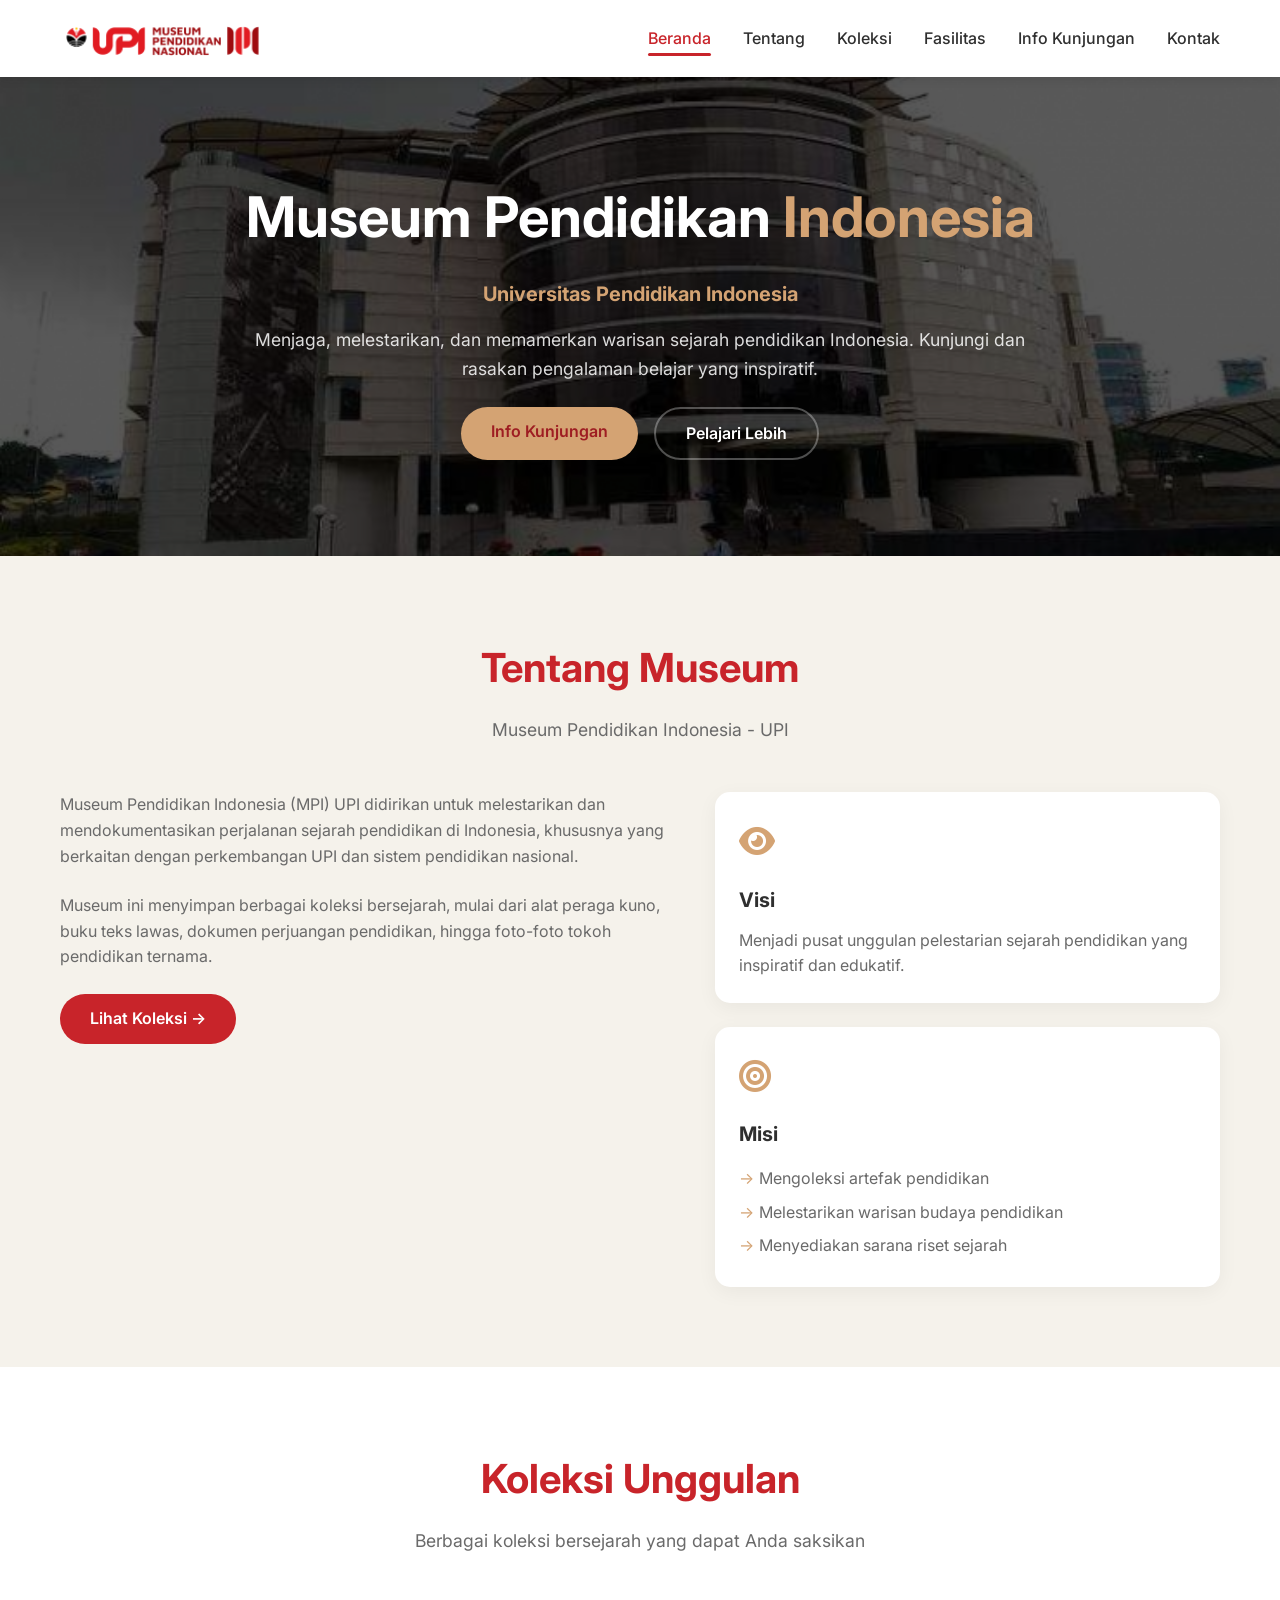
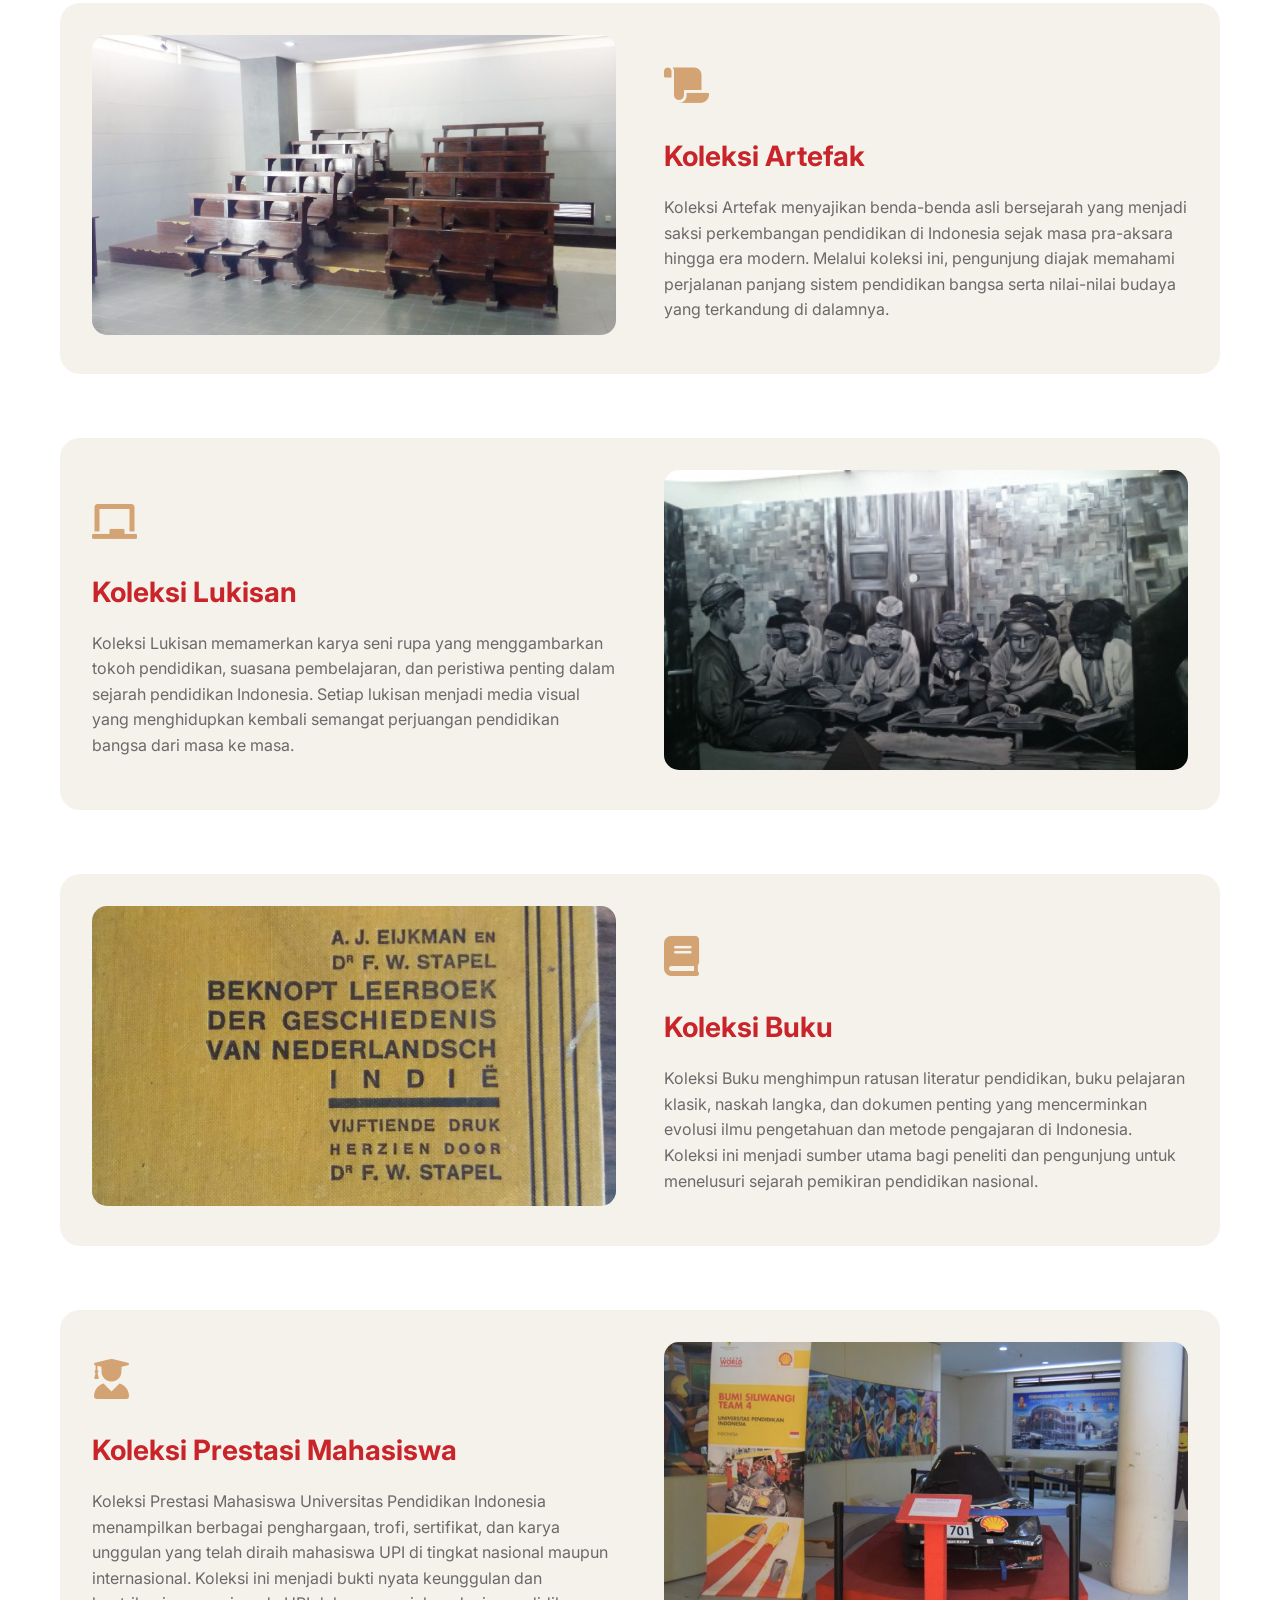
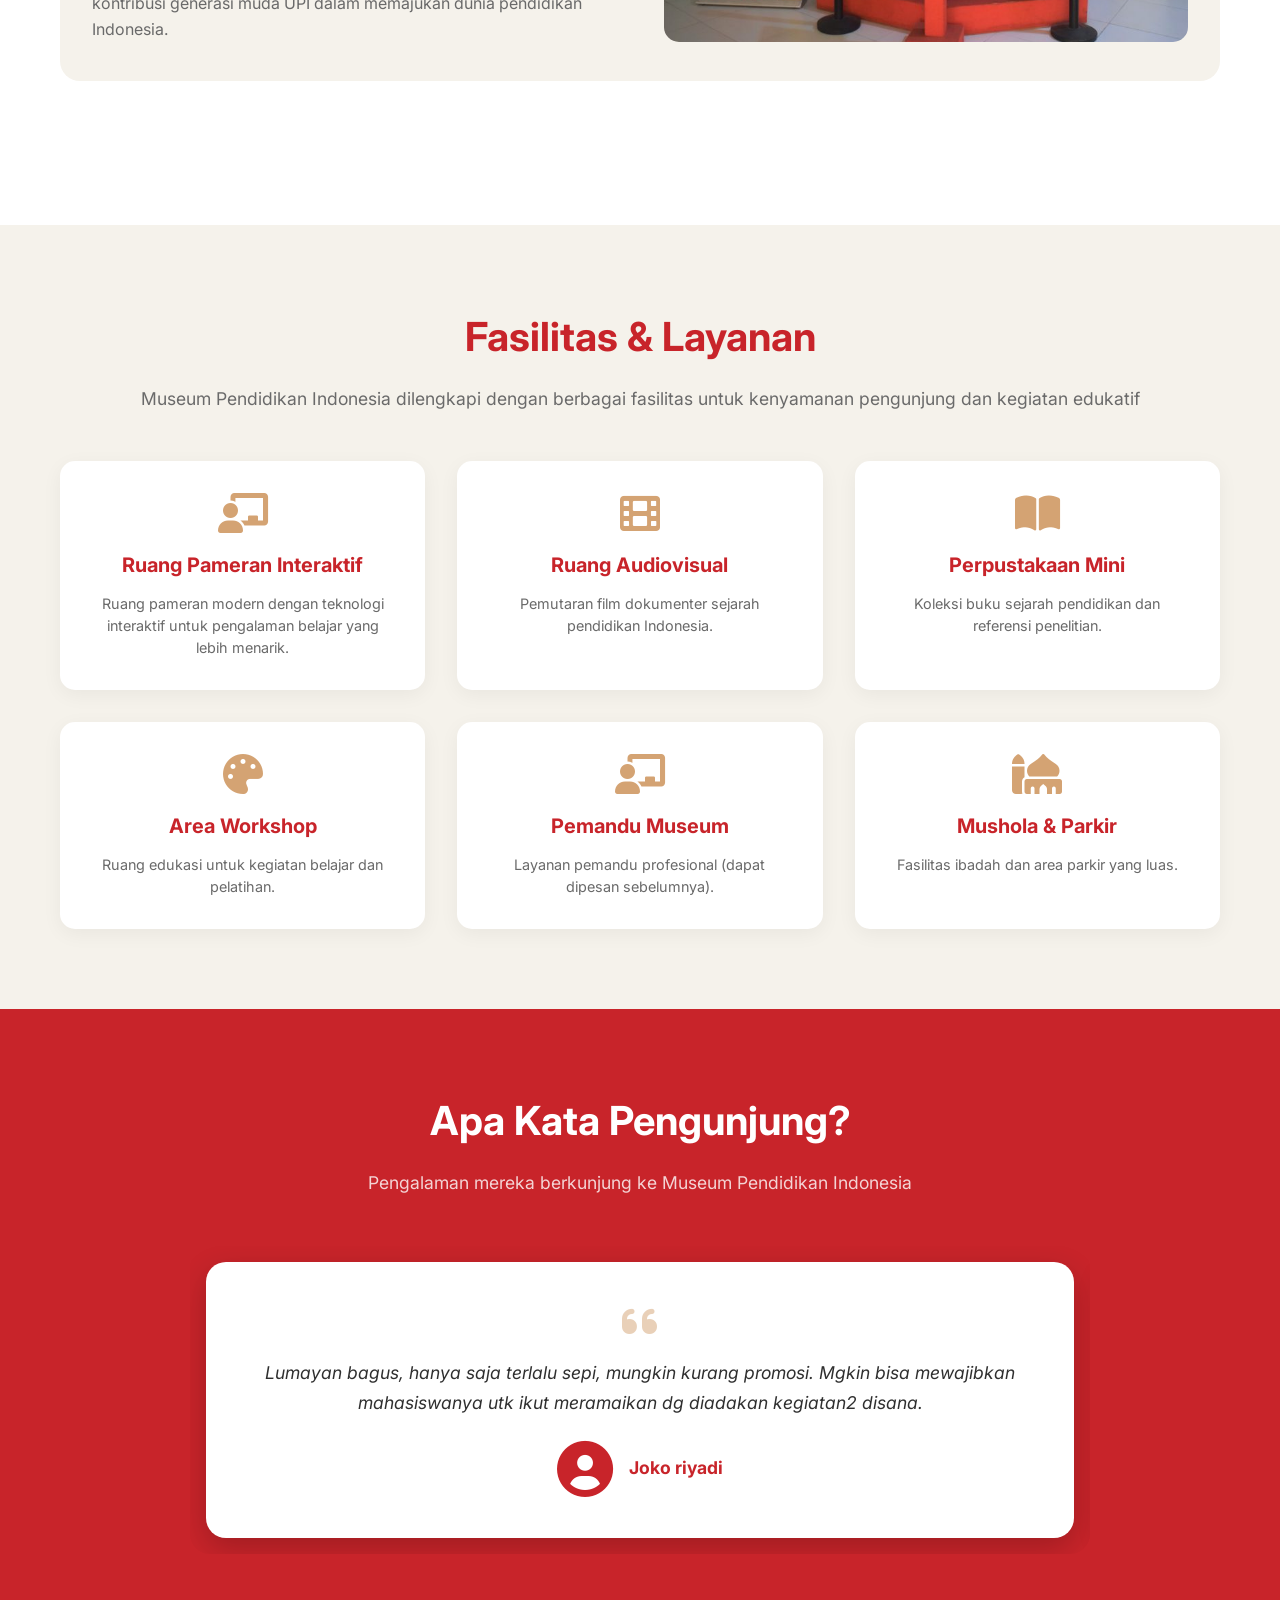
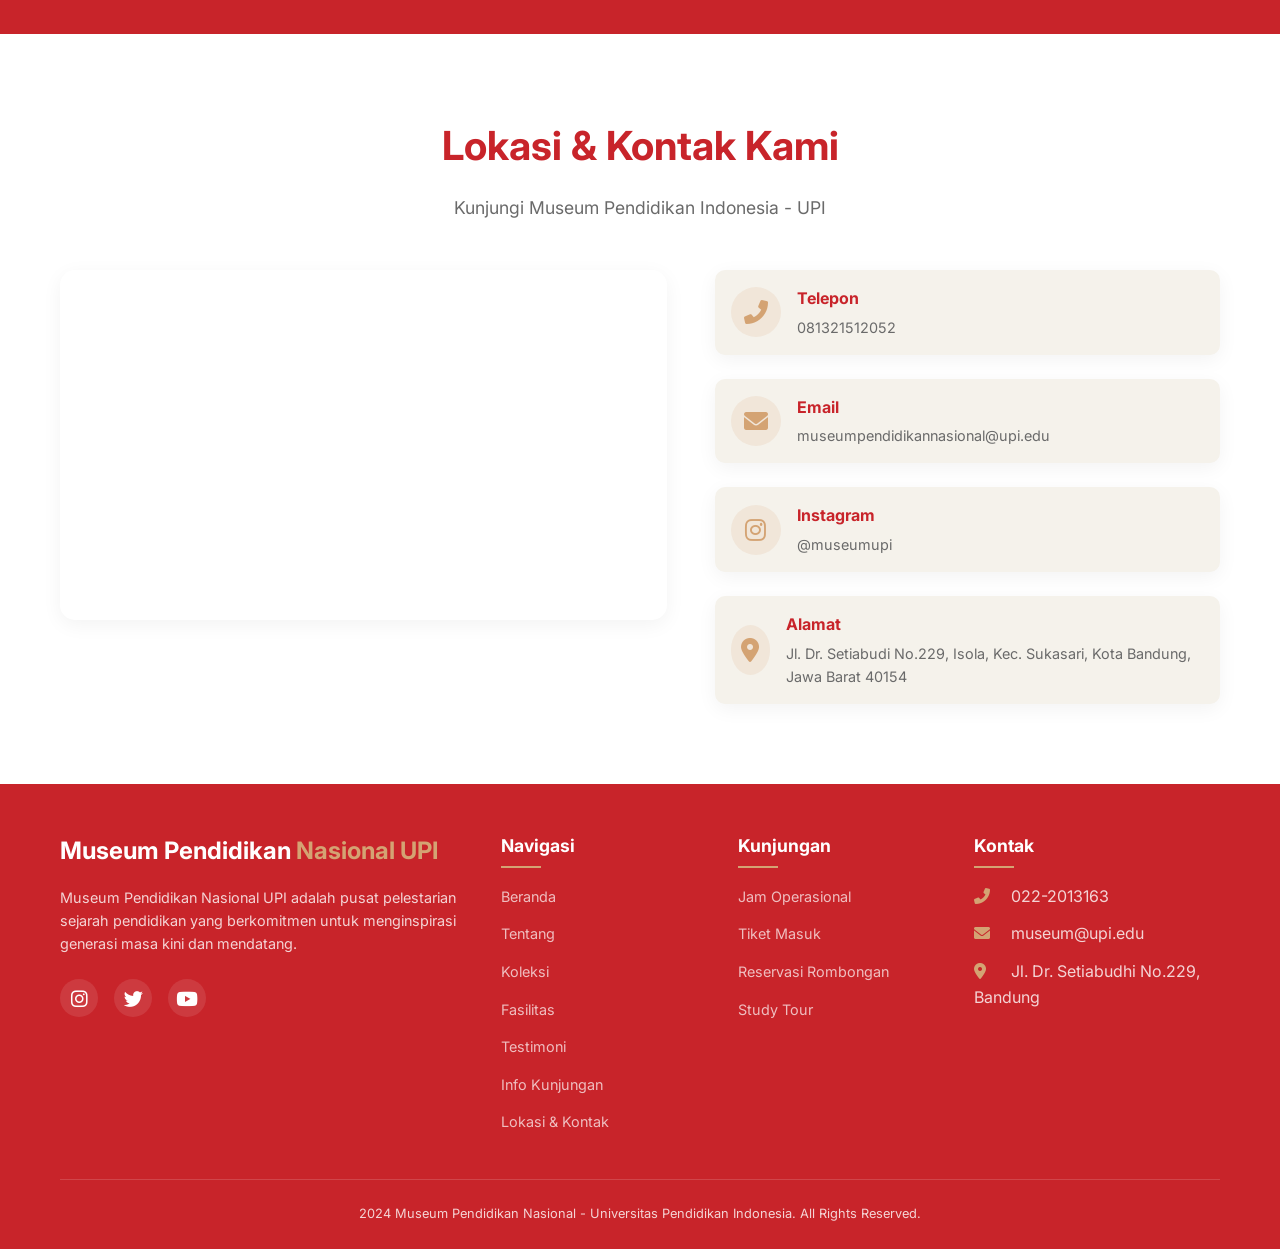
==== Index.html @ 0a834fb1 "Add files via upload" ====
<!DOCTYPE html>
<html lang="id">
<head>
  <meta charset="UTF-8">
  <meta name="viewport" content="width=device-width, initial-scale=1.0">
  <meta name="description" content="Museum Pendidikan Indonesia - UPI">
  <meta name="keywords" content="museum, upi, pendidikan, sejarah, bandung">
  <title>Museum Pendidikan Indonesia - UPI</title>
  
  <!-- Font Awesome Icons (CDN - tetap butuh internet) -->
  <link rel="stylesheet" href="https://cdnjs.cloudflare.com/ajax/libs/font-awesome/6.0.0-beta3/css/all.min.css">
  
  <!-- Google Fonts -->
  <link href="https://fonts.googleapis.com/css2?family=Inter:wght@400;500;600;700;800&display=swap" rel="stylesheet">
  
  <!-- CSS Utama -->
  <link rel="stylesheet" href="style.css">
</head>
<body>

  <!-- ==================== NAVIGASI ==================== -->
  <nav class="navbar">
    <div class="container">
      <a class="logo" href="#home">
      <img src="Images/logo.png" alt="Logo Museum UPI" style="height: 40px; width: auto; margin-right: 10px; vertical-align: middle;">
      </a>
      
      <button class="menu-toggle" id="menuToggle">
        <i class="fas fa-bars"></i>
      </button>
      
      <ul class="nav-menu" id="navMenu">
        <li><a href="#home">Beranda</a></li>
        <li><a href="#tentang">Tentang</a></li>
        <li><a href="#koleksi">Koleksi</a></li>
        <li><a href="#fasilitas">Fasilitas</a></li>
        <li><a href="#info">Info Kunjungan</a></li>
        <li><a href="#kontak">Kontak</a></li>
      </ul>
    </div>
  </nav>

  <!-- ==================== HOME / HERO ==================== -->
 <section id="home" class="hero">
  <img src="Images/gedung.jpg" alt="Gedung Museum Pendidikan Indonesia" class="hero-bg-img">
  <div class="container">
    <div class="hero-content">
      <h1>Museum Pendidikan <span>Indonesia</span></h1>
      <h4>Universitas Pendidikan Indonesia</h4>
      <p>Menjaga, melestarikan, dan memamerkan warisan sejarah pendidikan Indonesia. Kunjungi dan rasakan pengalaman belajar yang inspiratif.</p>
      <div class="hero-buttons">
        <a href="#info" class="btn btn-secondary">Info Kunjungan</a>
        <a href="#tentang" class="btn btn-outline">Pelajari Lebih</a>
      </div>
    </div>
  </div>
</section>

  <!-- ==================== TENTANG MUSEUM ==================== -->
  <section id="tentang" class="section tentang">
    <div class="container">
      <div class="section-header">
        <h2>Tentang Museum</h2>
        <p>Museum Pendidikan Indonesia - UPI</p>
      </div>
      <div class="tentang-grid">
        <div class="tentang-text">
          <p>Museum Pendidikan Indonesia (MPI) UPI didirikan untuk melestarikan dan mendokumentasikan perjalanan sejarah pendidikan di Indonesia, khususnya yang berkaitan dengan perkembangan UPI dan sistem pendidikan nasional.</p>
          <p>Museum ini menyimpan berbagai koleksi bersejarah, mulai dari alat peraga kuno, buku teks lawas, dokumen perjuangan pendidikan, hingga foto-foto tokoh pendidikan ternama.</p>
          <a href="#koleksi" class="btn btn-primary">Lihat Koleksi →</a>
        </div>
        <div class="tentang-cards">
          <div class="card">
            <div class="card-icon"><i class="fas fa-eye"></i></div>
            <h3>Visi</h3>
            <p>Menjadi pusat unggulan pelestarian sejarah pendidikan yang inspiratif dan edukatif.</p>
          </div>
          <div class="card">
            <div class="card-icon"><i class="fas fa-bullseye"></i></div>
            <h3>Misi</h3>
            <ul>
              <li>Mengoleksi artefak pendidikan</li>
              <li>Melestarikan warisan budaya pendidikan</li>
              <li>Menyediakan sarana riset sejarah</li>
            </ul>
          </div>
        </div>
      </div>
    </div>
  </section>

<!-- ==================== KOLEKSI UNGGULAN ==================== -->
<section id="koleksi" class="section koleksi">
  <div class="container">
    <div class="section-header">
      <h2>Koleksi Unggulan</h2>
      <p>Berbagai koleksi bersejarah yang dapat Anda saksikan</p>
    </div>
    
    <!-- Koleksi 1 - Gambar Kiri -->
    <div class="koleksi-row">
      <div class="koleksi-img-left">
        <img src="Images/Artefak.jpg" alt="Dokumen Kuno">
      </div>
      <div class="koleksi-text-right">
        <div class="koleksi-icon"><i class="fas fa-scroll"></i></div>
        <h3>Koleksi Artefak</h3>
        <p>Koleksi Artefak menyajikan benda-benda asli bersejarah yang menjadi saksi perkembangan pendidikan di Indonesia sejak masa pra-aksara hingga era modern. Melalui koleksi ini, pengunjung diajak memahami perjalanan panjang sistem pendidikan bangsa serta nilai-nilai budaya yang terkandung di dalamnya.</p>
      </div>
    </div>

    <!-- Koleksi 2 - Gambar Kanan -->
    <div class="koleksi-row reverse">
      <div class="koleksi-img-left">
        <img src="Images/Lukisan.png" alt="Alat Peraga Antik">
      </div>
      <div class="koleksi-text-right">
        <div class="koleksi-icon"><i class="fas fa-chalkboard"></i></div>
        <h3>Koleksi Lukisan</h3>
        <p>Koleksi Lukisan memamerkan karya seni rupa yang menggambarkan tokoh pendidikan, suasana pembelajaran, dan peristiwa penting dalam sejarah pendidikan Indonesia. Setiap lukisan menjadi media visual yang menghidupkan kembali semangat perjuangan pendidikan bangsa dari masa ke masa.</p>
      </div>
    </div>

    <!-- Koleksi 3 - Gambar Kiri -->
    <div class="koleksi-row">
      <div class="koleksi-img-left">
        <img src="Images/Buku.jpg" alt="Buku Teks Lawas">
      </div>
      <div class="koleksi-text-right">
        <div class="koleksi-icon"><i class="fas fa-book"></i></div>
        <h3>Koleksi Buku</h3>
        <p>Koleksi Buku menghimpun ratusan literatur pendidikan, buku pelajaran klasik, naskah langka, dan dokumen penting yang mencerminkan evolusi ilmu pengetahuan dan metode pengajaran di Indonesia. Koleksi ini menjadi sumber utama bagi peneliti dan pengunjung untuk menelusuri sejarah pemikiran pendidikan nasional.</p>
      </div>
    </div>

    <!-- Koleksi 4 - Gambar Kanan -->
    <div class="koleksi-row reverse">
      <div class="koleksi-img-left">
        <img src="Images/Prestasi Mahasiswa.jpg" alt="Tokoh Pendidikan">
      </div>
      <div class="koleksi-text-right">
        <div class="koleksi-icon"><i class="fas fa-user-graduate"></i></div>
        <h3>Koleksi Prestasi Mahasiswa</h3>
        <p>Koleksi Prestasi Mahasiswa Universitas Pendidikan Indonesia menampilkan berbagai penghargaan, trofi, sertifikat, dan karya unggulan yang telah diraih mahasiswa UPI di tingkat nasional maupun internasional. Koleksi ini menjadi bukti nyata keunggulan dan kontribusi generasi muda UPI dalam memajukan dunia pendidikan Indonesia.</p>
      </div>
    </div>
  </div>
</section>

<!-- ==================== FASILITAS ==================== -->
<section id="fasilitas" class="section fasilitas">
  <div class="container">
    <div class="section-header">
      <h2>Fasilitas & Layanan</h2>
      <p>Museum Pendidikan Indonesia dilengkapi dengan berbagai fasilitas untuk kenyamanan pengunjung dan kegiatan edukatif</p>
    </div>
    <div class="fasilitas-grid">
      <div class="fasilitas-card">
        <i class="fas fa-chalkboard-user"></i>
        <h3>Ruang Pameran Interaktif</h3>
        <p>Ruang pameran modern dengan teknologi interaktif untuk pengalaman belajar yang lebih menarik.</p>
      </div>
      <div class="fasilitas-card">
        <i class="fas fa-film"></i>
        <h3>Ruang Audiovisual</h3>
        <p>Pemutaran film dokumenter sejarah pendidikan Indonesia.</p>
      </div>
      <div class="fasilitas-card">
        <i class="fas fa-book-open"></i>
        <h3>Perpustakaan Mini</h3>
        <p>Koleksi buku sejarah pendidikan dan referensi penelitian.</p>
      </div>
      <div class="fasilitas-card">
        <i class="fas fa-palette"></i>
        <h3>Area Workshop</h3>
        <p>Ruang edukasi untuk kegiatan belajar dan pelatihan.</p>
      </div>
      <div class="fasilitas-card">
        <i class="fas fa-chalkboard-user"></i>
        <h3>Pemandu Museum</h3>
        <p>Layanan pemandu profesional (dapat dipesan sebelumnya).</p>
      </div>
      <div class="fasilitas-card">
        <i class="fas fa-mosque"></i>
        <h3>Mushola & Parkir</h3>
        <p>Fasilitas ibadah dan area parkir yang luas.</p>
      </div>
    </div>
  </div>
</section>

  <!-- ==================== TESTIMONI (APA KATA PENGUNJUNG) ==================== -->
  <section id="testimoni" class="section testimoni">
    <div class="container">
      <div class="section-header">
        <h2>Apa Kata Pengunjung?</h2>
        <p>Pengalaman mereka berkunjung ke Museum Pendidikan Indonesia</p>
      </div>
      <div class="testimoni-slider" id="testimoniSlider">
        <div class="testimoni-track" id="testimoniTrack">
          <div class="testimoni-item">
            <div class="testimoni-content">
              <i class="fas fa-quote-left"></i>
              <p>Lumayan bagus, hanya saja terlalu sepi, mungkin kurang promosi. Mgkin bisa mewajibkan mahasiswanya utk ikut meramaikan dg diadakan kegiatan2 disana.</p>
              <div class="testimoni-author">
                <div class="author-avatar"><i class="fas fa-user-circle"></i></div>
                <div>
                  <h4>Joko riyadi</h4>
                </div>
              </div>
            </div>
          </div>
          <div class="testimoni-item">
            <div class="testimoni-content">
              <i class="fas fa-quote-left"></i>
              <p>Cocok sekali untuk pembelajaran anak, tempat nyaman terawat, kamar mandi juga bersih dan cukup banyak jadi cocok untuk outing class siswa.</p>
              <div class="testimoni-author">
                <div class="author-avatar"><i class="fas fa-user-circle"></i></div>
                <div>
                  <h4>Rinin Anur</h4>
                </div>
              </div>
            </div>
          </div>
          <div class="testimoni-item">
            <div class="testimoni-content">
              <i class="fas fa-quote-left"></i>
              <p>Sukaa.. Bnyak info ttg sejarah pendidikan indonesia. Sayang lantai 4 nya masih perbaikan.</p>
              <div class="testimoni-author">
                <div class="author-avatar"><i class="fas fa-user-circle"></i></div>
                <div>
                  <h4>Dewi Lufi</h4>
                </div>
              </div>
            </div>
          </div>
        </div>
        <button class="slider-btn prev" id="prevBtn"><i class="fas fa-chevron-left"></i></button>
        <button class="slider-btn next" id="nextBtn"><i class="fas fa-chevron-right"></i></button>
      </div>
    </div>
  </section>

  <!-- ==================== LOKASI & KONTAK ==================== -->
  <section id="kontak" class="section kontak">
    <div class="container">
      <div class="section-header">
        <h2>Lokasi & Kontak Kami</h2>
        <p>Kunjungi Museum Pendidikan Indonesia - UPI</p>
      </div>
      <div class="kontak-grid">
        <div class="kontak-map">
          <iframe src="https://www.google.com/maps/embed?pb=!1m18!1m12!1m3!1d990.31416423564!2d107.59295119919733!3d-6.859812399999992!2m3!1f0!2f0!3f0!3m2!1i1024!2i768!4f13.1!3m3!1m2!1s0x2e68e6b9050dd3ab%3A0xb60935faacf5fbdb!2sMuseum%20Pendidikan%20Nasional%20Universitas%20Pendidikan%20Indonesia!5e0!3m2!1sid!2sid!4v1776783237722!5m2!1sid!2sid" width="100%" height="350" style="border:0; border-radius: 15px;" allowfullscreen="" loading="lazy" referrerpolicy="no-referrer-when-downgrade"></iframe>
        </div>
        <div class="kontak-info">
          <div class="kontak-item">
            <i class="fas fa-phone-alt"></i>
            <div>
              <h3>Telepon</h3>
              <p> 081321512052 </p>
            </div>
          </div>
          <div class="kontak-item">
            <i class="fas fa-envelope"></i>
            <div>
              <h3>Email</h3>
              <p> museumpendidikannasional@upi.edu </p>
            </div>
          </div>
          <div class="kontak-item">
            <i class="fab fa-instagram"></i>
            <div>
              <h3>Instagram</h3>
              <p>@museumupi</p>
            </div>
          </div>
          <div class="kontak-item">
            <i class="fas fa-map-marker-alt"></i>
            <div>
              <h3>Alamat</h3>
              <p>Jl. Dr. Setiabudi No.229, Isola, Kec. Sukasari, Kota Bandung, Jawa Barat 40154</p>
            </div>
          </div>
        </div>
      </div>
    </div>
  </section>

    <!-- ==================== FOOTER ==================== -->
  <footer class="footer">
    <div class="container">
      <div class="footer-content">
        <div class="footer-about">
          <h3>Museum Pendidikan<span> Nasional UPI</span></h3>
          <p>Museum Pendidikan Nasional UPI adalah pusat pelestarian sejarah pendidikan yang berkomitmen untuk menginspirasi generasi masa kini dan mendatang.</p>
          <div class="social-links">
            <a href="https://www.instagram.com/museumdiknas/" target="_blank" rel="noopener noreferrer"><i class="fab fa-instagram"></i></a>
            <a href="https://x.com/museumdiknasUPI" target="_blank" rel="noopener noreferrer"><i class="fab fa-twitter"></i></a>
            <a href="https://www.youtube.com/@museumpendidikannasionalupi" target="_blank" rel="noopener noreferrer"><i class="fab fa-youtube"></i></a>
          </div>
        </div>
        
        <div class="footer-links">
          <h4>Navigasi</h4>
          <ul>
            <li><a href="#home">Beranda</a></li>
            <li><a href="#tentang">Tentang</a></li>
            <li><a href="#koleksi">Koleksi</a></li>
            <li><a href="#fasilitas">Fasilitas</a></li>
            <li><a href="#testimoni">Testimoni</a></li>
            <li><a href="#info">Info Kunjungan</a></li>
            <li><a href="#kontak">Lokasi & Kontak</a></li>
          </ul>
        </div>
        
        <div class="footer-links">
          <h4>Kunjungan</h4>
          <ul>
            <li><a href="#info">Jam Operasional</a></li>
            <li><a href="#info">Tiket Masuk</a></li>
            <li><a href="#kontak">Reservasi Rombongan</a></li>
            <li><a href="#kontak">Study Tour</a></li>
          </ul>
        </div>
        
        <div class="footer-links">
          <h4>Kontak</h4>
          <ul>
            <li><i class="fas fa-phone-alt" style="margin-right: 8px;"></i> 022-2013163</li>
            <li><i class="fas fa-envelope" style="margin-right: 8px;"></i> museum@upi.edu</li>
            <li><i class="fas fa-map-marker-alt" style="margin-right: 8px;"></i> Jl. Dr. Setiabudhi No.229, Bandung</li>
          </ul>
        </div>
      </div>
      
      <div class="footer-bottom">
        <p>2024 Museum Pendidikan Nasional - Universitas Pendidikan Indonesia. All Rights Reserved.</p>
      </div>
    </div>
  </footer>

  <!-- JavaScript -->
  <script src="script.js"></script>
</body>
</html>
---- style.css ----
/* ==================== RESET & VARIABLES ==================== */
* {
  margin: 0;
  padding: 0;
  box-sizing: border-box;
}

:root {
  --primary: #C8242A;
  --primary-dark: #9e1d22;
  --secondary: #D4A373;
  --secondary-dark: #c49262;
  --text-dark: #2f2f2f;
  --text-light: #6a6a6a;
  --bg-light: #f5f2eb;
  --bg-white: #ffffff;
  --shadow: 0 5px 20px rgba(0, 0, 0, 0.05);
  --shadow-hover: 0 10px 30px rgba(0, 0, 0, 0.1);
}

html {
  scroll-behavior: smooth;
}

body {
  font-family: 'Inter', sans-serif;
  color: var(--text-light);
  line-height: 1.6;
  background-color: var(--bg-light);
  overflow-x: hidden;
}

.container {
  max-width: 1200px;
  margin: 0 auto;
  padding: 0 20px;
}

/* ==================== TYPOGRAPHY ==================== */
h1, h2, h3, h4 {
  color: var(--text-dark);
  font-weight: 700;
}

h1 {
  font-size: 3.5rem;
  margin-bottom: 1rem;
}

h1 span {
  color: var(--secondary);
}

h2 {
  font-size: 2.5rem;
  margin-bottom: 1rem;
}

h3 {
  font-size: 1.25rem;
  margin-bottom: 0.75rem;
}

.section-header {
  text-align: center;
  margin-bottom: 3rem;
}

.section-header h2 {
  color: var(--primary);
}

.section-header p {
  font-size: 1.1rem;
}

/* ==================== BUTTONS ==================== */
.btn {
  display: inline-block;
  padding: 12px 30px;
  border-radius: 30px;
  font-weight: 600;
  text-decoration: none;
  transition: all 0.3s ease;
  cursor: pointer;
  border: none;
  font-family: inherit;
}

.btn-primary {
  background: var(--primary);
  color: white;
}

.btn-primary:hover {
  background: var(--primary-dark);
}

.btn-secondary {
  background: var(--secondary);
  color: var(--primary-dark);
}

.btn-secondary:hover {
  background: var(--secondary-dark);
  color: white;
}

.btn-outline {
  background: transparent;
  border: 2px solid rgba(255, 255, 255, 0.3);
  color: white;
}

.btn-outline:hover {
  border-color: white;
}

/* ==================== NAVIGATION ==================== */
.navbar {
  background: white;  /* ← DIUBAH jadi putih */
  padding: 1rem 0;
  position: sticky;
  top: 0;
  z-index: 1000;
  box-shadow: 0 2px 10px rgba(0,0,0,0.1);
}

.navbar .container {
  display: flex;
  justify-content: space-between;
  align-items: center;
}

.logo {
  font-size: 1.75rem;
  font-weight: 700;
  color: var(--primary);  /* ← logo jadi merah UPI */
  text-decoration: none;
}

.logo span {
  opacity: 0.4;
  color: var(--primary);
}

.nav-menu {
  display: flex;
  list-style: none;
  gap: 2rem;
}

.nav-menu a {
  color: var(--text-dark);  /* ← teks menu jadi hitam/abu gelap */
  text-decoration: none;
  transition: all 0.3s ease;
  position: relative;
  font-weight: 500;
}

.nav-menu a:hover {
  color: var(--primary);  /* ← hover jadi merah UPI */
}

.nav-menu a.active {
  color: var(--primary);  /* ← aktif jadi merah UPI */
}

.nav-menu a.active::after {
  content: '';
  position: absolute;
  bottom: -8px;
  left: 0;
  width: 100%;
  height: 3px;
  background: var(--primary);
  border-radius: 3px;
}

.menu-toggle {
  display: none;
  background: none;
  border: none;
  color: var(--primary);  /* ← icon burger jadi merah */
  font-size: 1.5rem;
  cursor: pointer;
}
/* ==================== HERO SECTION ==================== */
.hero {
  position: relative;
  padding: 6rem 0;
  color: white;
  overflow: hidden;
}

.hero-bg-img {
  position: absolute;
  top: 0;
  left: 0;
  width: 100%;
  height: 100%;
  object-fit: cover;
  z-index: 0;
}

.hero::before {
  content: '';
  position: absolute;
  top: 0;
  left: 0;
  width: 100%;
  height: 100%;
  background: rgba(0, 0, 0, 0.65);
  z-index: 1;
}

.hero .container {
  position: relative;
  z-index: 2;
  display: flex;
  align-items: center;
  justify-content: center;
  text-align: center;
}

.hero-content {
  max-width: 800px;
  margin: 0 auto;
}

.hero-content h1 {
  color: white;
  font-size: 3.5rem;
  margin-bottom: 1rem;
}

.hero-content h1 span {
  color: var(--secondary);
}

.hero-content h4 {
  color: var(--secondary);
  margin-bottom: 1rem;
  font-size: 1.25rem;
}

.hero-content p {
  color: rgba(255, 255, 255, 0.85);
  margin-bottom: 1.5rem;
  font-size: 1.1rem;
}

.hero-buttons {
  display: flex;
  gap: 1rem;
  justify-content: center;
}

/* Responsive */
@media (max-width: 768px) {
  .hero {
    padding: 4rem 0;
  }
  
  .hero-content h1 {
    font-size: 2.2rem;
  }
  
  .hero-content h4 {
    font-size: 1rem;
  }
  
  .hero-content p {
    font-size: 0.95rem;
  }
  
  .hero-buttons {
    flex-direction: column;
    align-items: center;
    gap: 0.75rem;
  }
}
/* ==================== SECTIONS ==================== */
.section {
  padding: 5rem 0;
}

/* Tentang Section */
.tentang-grid {
  display: flex;
  gap: 3rem;
  align-items: start;
}

.tentang-text {
  flex: 1.2;
}

.tentang-text p {
  margin-bottom: 1.5rem;
  font-size: 1rem;
}

.tentang-cards {
  flex: 1;
  display: flex;
  flex-direction: column;
  gap: 1.5rem;
}

.card {
  background: var(--bg-white);
  padding: 1.5rem;
  border-radius: 15px;
  box-shadow: var(--shadow);
  transition: transform 0.3s ease;
}

.card:hover {
  transform: translateY(-5px);
  box-shadow: var(--shadow-hover);
}

.card-icon {
  font-size: 2rem;
  color: var(--secondary);
  margin-bottom: 1rem;
}

.card ul {
  list-style: none;
  padding-left: 0;
}

.card ul li {
  padding: 0.25rem 0;
  padding-left: 1.25rem;
  position: relative;
}

.card ul li::before {
  content: "→";
  position: absolute;
  left: 0;
  color: var(--secondary);
}

/* ==================== KOLEKSI SECTION ==================== */
.koleksi {
  background: var(--bg-white);
  padding: 5rem 0;
}

.koleksi-row {
  display: flex;
  align-items: center;
  gap: 3rem;
  margin-bottom: 4rem;
  background: var(--bg-light);
  border-radius: 20px;
  padding: 2rem;
  transition: transform 0.3s ease, box-shadow 0.3s ease;
}

.koleksi-row:hover {
  transform: translateY(-5px);
  box-shadow: var(--shadow-hover);
}

.koleksi-row.reverse {
  flex-direction: row-reverse;
}

.koleksi-img-left {
  flex: 1;
}

.koleksi-img-left img {
  width: 100%;
  height: 300px;
  object-fit: cover;
  border-radius: 15px;
}

.koleksi-text-right {
  flex: 1;
}

.koleksi-text-right .koleksi-icon {
  font-size: 2.5rem;
  color: var(--secondary);
  margin-bottom: 1rem;
}

.koleksi-text-right h3 {
  font-size: 1.75rem;
  color: var(--primary);
  margin-bottom: 1rem;
}

.koleksi-text-right p {
  font-size: 1rem;
  line-height: 1.6;
  color: var(--text-light);
}

@media (max-width: 768px) {
  .koleksi-row {
    flex-direction: column;
    text-align: center;
    padding: 1.5rem;
  }
  
  .koleksi-row.reverse {
    flex-direction: column;
  }
  
  .koleksi-img-left img {
    height: 200px;
  }
  
  .koleksi-text-right h3 {
    font-size: 1.5rem;
  }
}

/* ==================== FASILITAS SECTION ==================== */
.fasilitas {
  background: var(--bg-light);
  padding: 5rem 0;
}

.fasilitas-grid {
  display: grid;
  grid-template-columns: repeat(3, 1fr);
  gap: 2rem;
}

.fasilitas-card {
  background: var(--bg-white);
  padding: 2rem;
  border-radius: 15px;
  text-align: center;
  transition: all 0.3s ease;
  box-shadow: var(--shadow);
}

.fasilitas-card:hover {
  transform: translateY(-5px);
  box-shadow: var(--shadow-hover);
}

.fasilitas-card i {
  font-size: 2.5rem;
  color: var(--secondary);
  margin-bottom: 1rem;
}

.fasilitas-card h3 {
  font-size: 1.25rem;
  color: var(--primary);
  margin-bottom: 0.75rem;
}

.fasilitas-card p {
  font-size: 0.9rem;
  color: var(--text-light);
  line-height: 1.5;
}

@media (max-width: 992px) {
  .fasilitas-grid {
    grid-template-columns: repeat(2, 1fr);
  }
}

@media (max-width: 768px) {
  .fasilitas-grid {
    grid-template-columns: 1fr;
  }
}
/* ==================== TESTIMONI SECTION ==================== */
.testimoni {
  background: var(--primary);
  padding: 5rem 0;
}

.testimoni .section-header h2 {
  color: white;
}

.testimoni .section-header p {
  color: rgba(255, 255, 255, 0.8);
  margin-top: 0.5rem;
}

.testimoni-slider {
  position: relative;
  max-width: 900px;
  margin: 0 auto;
  overflow: hidden;
  border-radius: 20px;
}

.testimoni-track {
  display: flex;
  transition: transform 0.5s ease;
}

.testimoni-item {
  flex: 0 0 100%;
  padding: 1rem;
}

.testimoni-content {
  background: white;
  border-radius: 20px;
  padding: 2.5rem;
  text-align: center;
  box-shadow: 0 10px 30px rgba(0, 0, 0, 0.2);
}

.testimoni-content i.fa-quote-left {
  font-size: 2.5rem;
  color: var(--secondary);
  opacity: 0.5;
  margin-bottom: 1rem;
}

.testimoni-content p {
  font-size: 1.1rem;
  font-style: italic;
  margin-bottom: 1.5rem;
  color: var(--text-dark);
  line-height: 1.7;
}

.testimoni-author {
  display: flex;
  align-items: center;
  justify-content: center;
  gap: 1rem;
  margin-top: 1rem;
}

.author-avatar i {
  font-size: 3.5rem;
  color: var(--primary);
}

.testimoni-author h4 {
  font-size: 1.1rem;
  color: var(--primary);
  margin-bottom: 0.25rem;
}

.testimoni-author span {
  font-size: 0.85rem;
  color: var(--text-light);
}

.slider-btn {
  position: absolute;
  top: 50%;
  transform: translateY(-50%);
  background: var(--secondary);
  border: none;
  width: 45px;
  height: 45px;
  border-radius: 50%;
  cursor: pointer;
  color: var(--primary-dark);
  font-size: 1.2rem;
  transition: all 0.3s ease;
  z-index: 10;
  display: flex;
  align-items: center;
  justify-content: center;
}

.slider-btn:hover {
  background: white;
  color: var(--primary);
}

.prev {
  left: -60px;
}

.next {
  right: -60px;
}

/* Responsive */
@media (max-width: 992px) {
  .prev {
    left: -20px;
  }
  .next {
    right: -20px;
  }
  .slider-btn {
    width: 35px;
    height: 35px;
    font-size: 0.9rem;
  }
}

@media (max-width: 768px) {
  .testimoni-content {
    padding: 1.5rem;
  }
  
  .testimoni-content p {
    font-size: 0.95rem;
  }
  
  .slider-btn {
    display: none;
  }
  
  .testimoni-slider {
    max-width: 100%;
  }
}

/* ==================== KONTAK SECTION ==================== */
.kontak {
  background: var(--bg-white);
  padding: 5rem 0;
}

.kontak-grid {
  display: flex;
  gap: 3rem;
  align-items: stretch;
}

.kontak-map {
  flex: 1.2;
}

.kontak-map iframe {
  width: 100%;
  height: 350px;
  border-radius: 15px;
  box-shadow: var(--shadow);
}

.kontak-info {
  flex: 1;
  display: flex;
  flex-direction: column;
  gap: 1.5rem;
}

.kontak-item {
  display: flex;
  align-items: center;
  gap: 1rem;
  padding: 1rem;
  background: var(--bg-light);
  border-radius: 10px;
  box-shadow: var(--shadow);
  transition: transform 0.3s ease;
}

.kontak-item:hover {
  transform: translateX(5px);
}

.kontak-item i {
  font-size: 1.5rem;
  color: var(--secondary);
  width: 50px;
  height: 50px;
  display: flex;
  align-items: center;
  justify-content: center;
  background: rgba(212, 163, 115, 0.15);
  border-radius: 50%;
}

.kontak-item h3 {
  margin-bottom: 0.25rem;
  font-size: 1rem;
  color: var(--primary);
}

.kontak-item p {
  color: var(--text-light);
  margin: 0;
  font-size: 0.9rem;
}

@media (max-width: 768px) {
  .kontak-grid {
    flex-direction: column;
  }
  
  .kontak-map iframe {
    height: 250px;
  }
}

/* ==================== FOOTER ==================== */
.footer {
  background: var(--primary);
  color: rgba(255, 255, 255, 0.8);
  padding: 3rem 0 1.5rem;
}

.footer-content {
  display: grid;
  grid-template-columns: 2fr 1fr 1fr 1.2fr;
  gap: 2rem;
  margin-bottom: 2rem;
}

.footer-about h3 {
  color: white;
  font-size: 1.5rem;
  margin-bottom: 1rem;
}

.footer-about h3 span {
  color: var(--secondary);
}

.footer-about p {
  margin-bottom: 1.5rem;
  font-size: 0.9rem;
  line-height: 1.6;
}

.social-links {
  display: flex;
  gap: 1rem;
}

.social-links a {
  width: 38px;
  height: 38px;
  background: rgba(255, 255, 255, 0.1);
  display: flex;
  align-items: center;
  justify-content: center;
  border-radius: 50%;
  color: white;
  text-decoration: none;
  transition: all 0.3s ease;
  font-size: 1.2rem;
}

.social-links a:hover {
  background: var(--secondary);
  color: var(--primary);
  transform: translateY(-3px);
}

.footer-links h4 {
  color: white;
  font-size: 1.1rem;
  margin-bottom: 1rem;
  position: relative;
  padding-bottom: 0.5rem;
}

.footer-links h4::after {
  content: '';
  position: absolute;
  bottom: 0;
  left: 0;
  width: 40px;
  height: 2px;
  background: var(--secondary);
}

.footer-links ul {
  list-style: none;
}

.footer-links li {
  margin-bottom: 0.75rem;
}

.footer-links a {
  color: rgba(255, 255, 255, 0.7);
  text-decoration: none;
  font-size: 0.9rem;
  transition: all 0.3s ease;
}

.footer-links a:hover {
  color: var(--secondary);
  padding-left: 5px;
}

.footer-links li i {
  color: var(--secondary);
  width: 25px;
}

.footer-bottom {
  text-align: center;
  padding-top: 1.5rem;
  border-top: 1px solid rgba(255, 255, 255, 0.15);
  font-size: 0.8rem;
}

@media (max-width: 992px) {
  .footer-content {
    grid-template-columns: 1fr 1fr;
    gap: 2rem;
  }
}

@media (max-width: 768px) {
  .footer-content {
    grid-template-columns: 1fr;
    text-align: center;
  }
  
  .footer-links h4::after {
    left: 50%;
    transform: translateX(-50%);
  }
  
  .social-links {
    justify-content: center;
  }
  
  .footer-links li i {
    width: auto;
    margin-right: 8px;
  }
}

/* ==================== RESPONSIVE ==================== */
@media (max-width: 992px) {
  h1 { font-size: 2.5rem; }
  h2 { font-size: 2rem; }
  
  .koleksi-grid {
    grid-template-columns: repeat(2, 1fr);
  }
  
  .info-grid {
    grid-template-columns: repeat(2, 1fr);
  }
  
  .footer-content {
    grid-template-columns: 1fr 1fr;
  }
}

@media (max-width: 768px) {
  .menu-toggle {
    display: block;
  }
  
  .nav-menu {
    display: none;
    position: absolute;
    top: 100%;
    left: 0;
    right: 0;
    background: var(--primary);
    flex-direction: column;
    padding: 1rem 0;
    gap: 0;
  }
  
  .nav-menu.active {
    display: flex;
  }
  
  .nav-menu li a {
    display: block;
    padding: 0.75rem 2rem;
  }
  
  .hero .container {
    flex-direction: column;
    text-align: center;
  }
  
  .hero-buttons {
    justify-content: center;
  }
  
  .tentang-grid {
    flex-direction: column;
  }
  
  .fasilitas-grid {
    flex-direction: column;
  }
  
  .kontak-grid {
    flex-direction: column;
  }
  
  .koleksi-grid {
    grid-template-columns: 1fr;
  }
  
  .info-grid {
    grid-template-columns: 1fr;
  }
  
  .slider-btn {
    display: none;
  }
  
  .footer-content {
    grid-template-columns: 1fr;
    text-align: center;
  }
  
  .social-links {
    justify-content: center;
  }
}
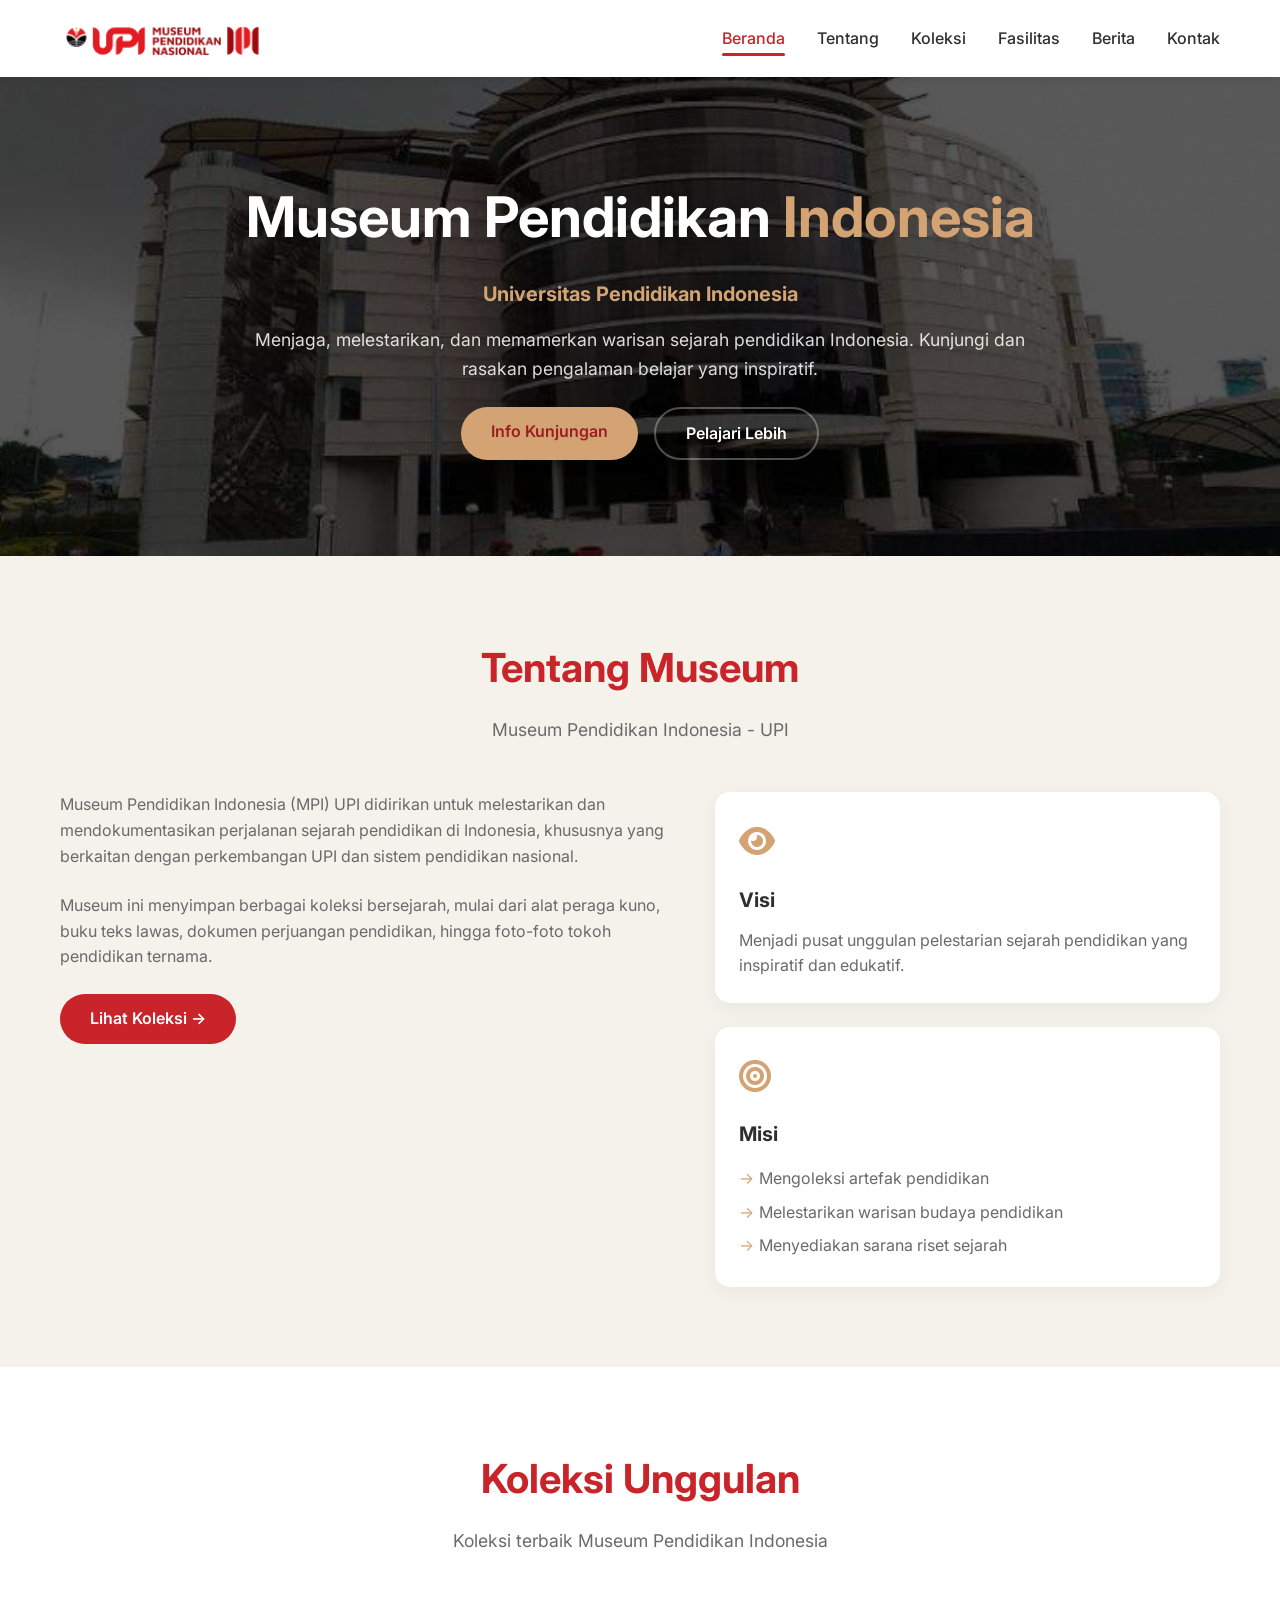
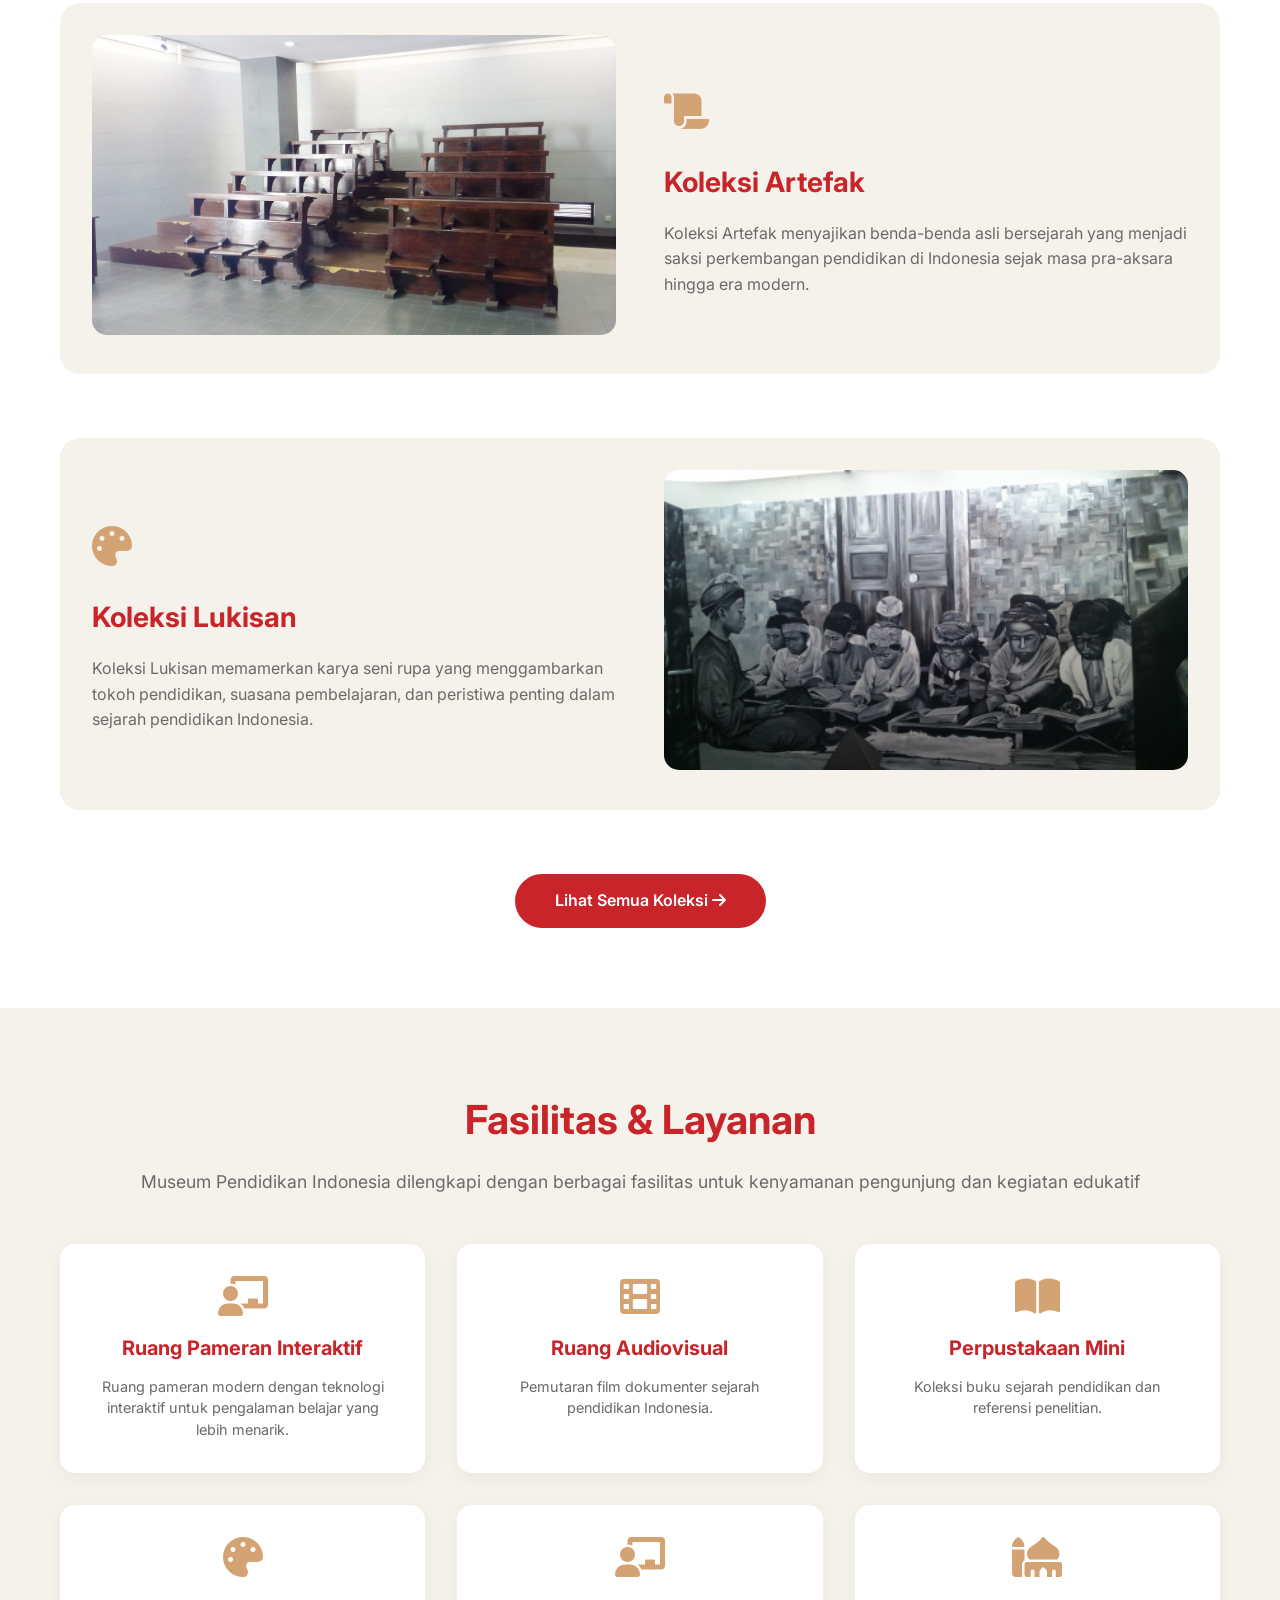
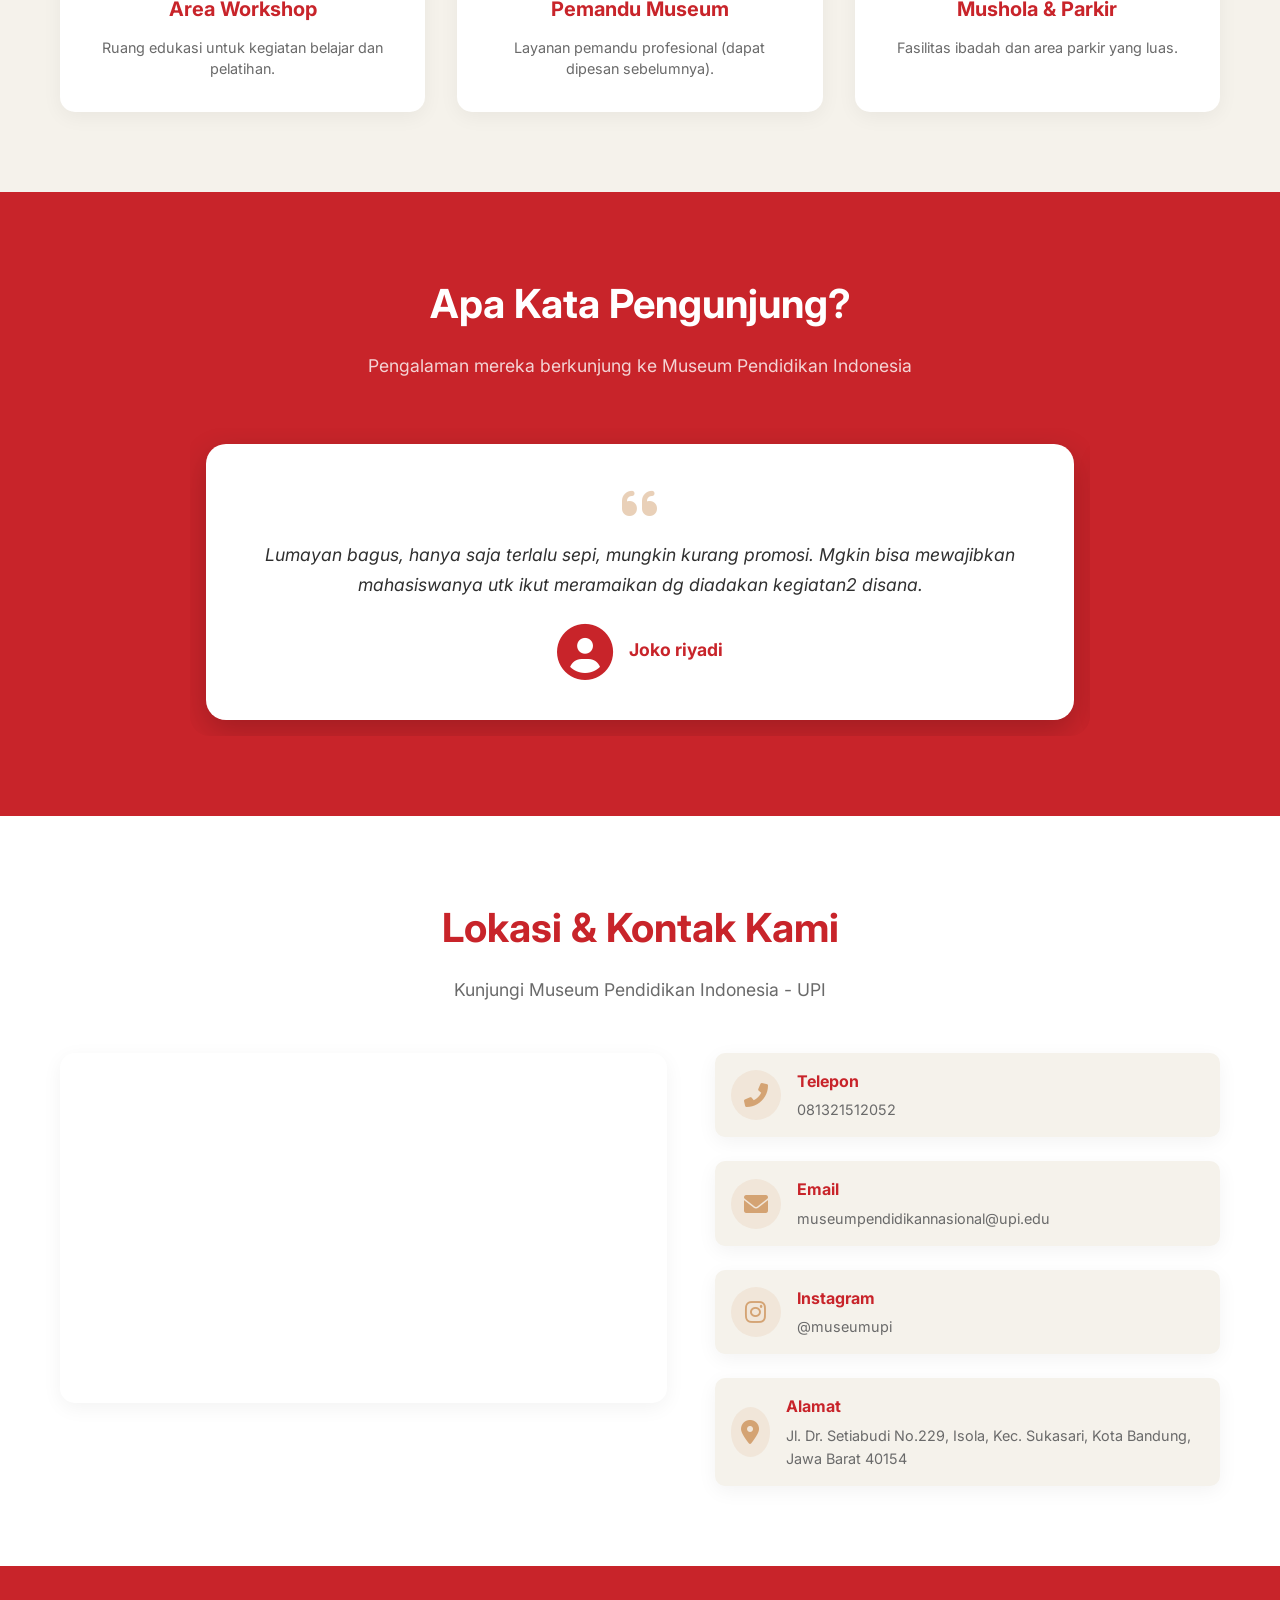
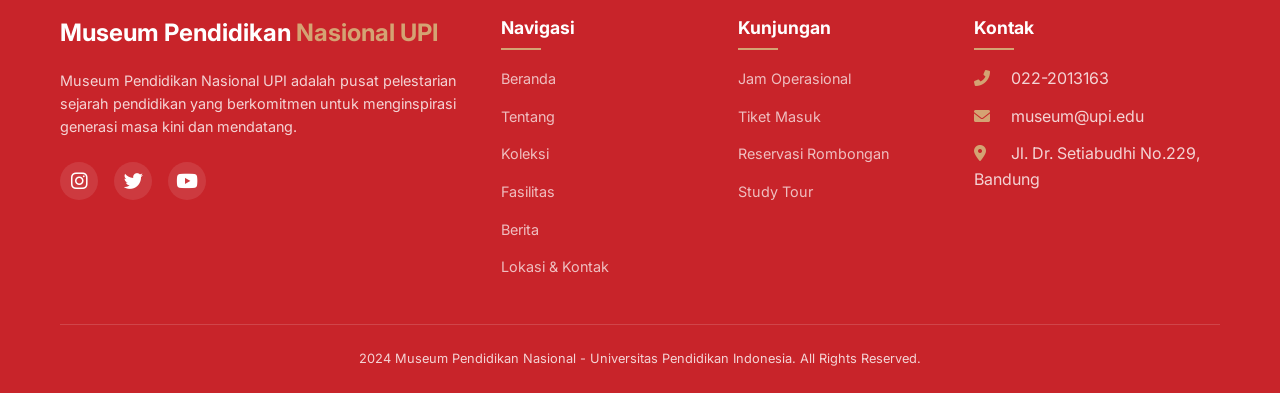
==== commit 84fd41e4: "Add files via upload" ====
--- a/Index.html
+++ b/Index.html
@@ -18,11 +18,11 @@
 </head>
 <body>
 
-  <!-- ==================== NAVIGASI ==================== -->
+    <!-- ==================== NAVIGASI ==================== -->
   <nav class="navbar">
     <div class="container">
       <a class="logo" href="#home">
-      <img src="Images/logo.png" alt="Logo Museum UPI" style="height: 40px; width: auto; margin-right: 10px; vertical-align: middle;">
+        <img src="Images/logo.png" alt="Logo Museum UPI" style="height: 40px; width: auto; margin-right: 10px; vertical-align: middle;">
       </a>
       
       <button class="menu-toggle" id="menuToggle">
@@ -32,9 +32,9 @@
       <ul class="nav-menu" id="navMenu">
         <li><a href="#home">Beranda</a></li>
         <li><a href="#tentang">Tentang</a></li>
-        <li><a href="#koleksi">Koleksi</a></li>
+        <li><a href="koleksi.html">Koleksi</a></li>
         <li><a href="#fasilitas">Fasilitas</a></li>
-        <li><a href="#info">Info Kunjungan</a></li>
+        <li><a href="berita.html">Berita</a></li>
         <li><a href="#kontak">Kontak</a></li>
       </ul>
     </div>
@@ -89,60 +89,43 @@
     </div>
   </section>
 
-<!-- ==================== KOLEKSI UNGGULAN ==================== -->
+<!-- ==================== KOLEKSI UNGGULAN (BERANDA - HANYA 2) ==================== -->
 <section id="koleksi" class="section koleksi">
   <div class="container">
     <div class="section-header">
       <h2>Koleksi Unggulan</h2>
-      <p>Berbagai koleksi bersejarah yang dapat Anda saksikan</p>
+      <p>Koleksi terbaik Museum Pendidikan Indonesia</p>
     </div>
     
     <!-- Koleksi 1 - Gambar Kiri -->
     <div class="koleksi-row">
       <div class="koleksi-img-left">
-        <img src="Images/Artefak.jpg" alt="Dokumen Kuno">
+        <img src="Images/Artefak.jpg" alt="Koleksi Artefak">
       </div>
       <div class="koleksi-text-right">
         <div class="koleksi-icon"><i class="fas fa-scroll"></i></div>
         <h3>Koleksi Artefak</h3>
-        <p>Koleksi Artefak menyajikan benda-benda asli bersejarah yang menjadi saksi perkembangan pendidikan di Indonesia sejak masa pra-aksara hingga era modern. Melalui koleksi ini, pengunjung diajak memahami perjalanan panjang sistem pendidikan bangsa serta nilai-nilai budaya yang terkandung di dalamnya.</p>
+        <p>Koleksi Artefak menyajikan benda-benda asli bersejarah yang menjadi saksi perkembangan pendidikan di Indonesia sejak masa pra-aksara hingga era modern.</p>
       </div>
     </div>
 
     <!-- Koleksi 2 - Gambar Kanan -->
     <div class="koleksi-row reverse">
       <div class="koleksi-img-left">
-        <img src="Images/Lukisan.png" alt="Alat Peraga Antik">
+        <img src="Images/Lukisan.png" alt="Koleksi Lukisan">
       </div>
       <div class="koleksi-text-right">
-        <div class="koleksi-icon"><i class="fas fa-chalkboard"></i></div>
+        <div class="koleksi-icon"><i class="fas fa-palette"></i></div>
         <h3>Koleksi Lukisan</h3>
-        <p>Koleksi Lukisan memamerkan karya seni rupa yang menggambarkan tokoh pendidikan, suasana pembelajaran, dan peristiwa penting dalam sejarah pendidikan Indonesia. Setiap lukisan menjadi media visual yang menghidupkan kembali semangat perjuangan pendidikan bangsa dari masa ke masa.</p>
-      </div>
-    </div>
-
-    <!-- Koleksi 3 - Gambar Kiri -->
-    <div class="koleksi-row">
-      <div class="koleksi-img-left">
-        <img src="Images/Buku.jpg" alt="Buku Teks Lawas">
-      </div>
-      <div class="koleksi-text-right">
-        <div class="koleksi-icon"><i class="fas fa-book"></i></div>
-        <h3>Koleksi Buku</h3>
-        <p>Koleksi Buku menghimpun ratusan literatur pendidikan, buku pelajaran klasik, naskah langka, dan dokumen penting yang mencerminkan evolusi ilmu pengetahuan dan metode pengajaran di Indonesia. Koleksi ini menjadi sumber utama bagi peneliti dan pengunjung untuk menelusuri sejarah pemikiran pendidikan nasional.</p>
-      </div>
-    </div>
-
-    <!-- Koleksi 4 - Gambar Kanan -->
-    <div class="koleksi-row reverse">
-      <div class="koleksi-img-left">
-        <img src="Images/Prestasi Mahasiswa.jpg" alt="Tokoh Pendidikan">
-      </div>
-      <div class="koleksi-text-right">
-        <div class="koleksi-icon"><i class="fas fa-user-graduate"></i></div>
-        <h3>Koleksi Prestasi Mahasiswa</h3>
-        <p>Koleksi Prestasi Mahasiswa Universitas Pendidikan Indonesia menampilkan berbagai penghargaan, trofi, sertifikat, dan karya unggulan yang telah diraih mahasiswa UPI di tingkat nasional maupun internasional. Koleksi ini menjadi bukti nyata keunggulan dan kontribusi generasi muda UPI dalam memajukan dunia pendidikan Indonesia.</p>
-      </div>
+        <p>Koleksi Lukisan memamerkan karya seni rupa yang menggambarkan tokoh pendidikan, suasana pembelajaran, dan peristiwa penting dalam sejarah pendidikan Indonesia.</p>
+      </div>
+    </div>
+
+    <!-- Tombol Lihat Semua -->
+    <div style="text-align: center; margin-top: 2rem;">
+      <a href="koleksi.html" class="btn btn-primary" style="padding: 14px 40px; font-size: 1rem;">
+        Lihat Semua Koleksi <i class="fas fa-arrow-right"></i>
+      </a>
     </div>
   </div>
 </section>
@@ -301,17 +284,16 @@
         </div>
         
         <div class="footer-links">
-          <h4>Navigasi</h4>
-          <ul>
-            <li><a href="#home">Beranda</a></li>
-            <li><a href="#tentang">Tentang</a></li>
-            <li><a href="#koleksi">Koleksi</a></li>
-            <li><a href="#fasilitas">Fasilitas</a></li>
-            <li><a href="#testimoni">Testimoni</a></li>
-            <li><a href="#info">Info Kunjungan</a></li>
-            <li><a href="#kontak">Lokasi & Kontak</a></li>
-          </ul>
-        </div>
+  <h4>Navigasi</h4>
+  <ul>
+    <li><a href="#home">Beranda</a></li>
+    <li><a href="#tentang">Tentang</a></li>
+    <li><a href="koleksi.html">Koleksi</a></li>
+    <li><a href="#fasilitas">Fasilitas</a></li>
+    <li><a href="berita.html">Berita</a></li>
+    <li><a href="#kontak">Lokasi & Kontak</a></li>
+  </ul>
+</div>
         
         <div class="footer-links">
           <h4>Kunjungan</h4>
